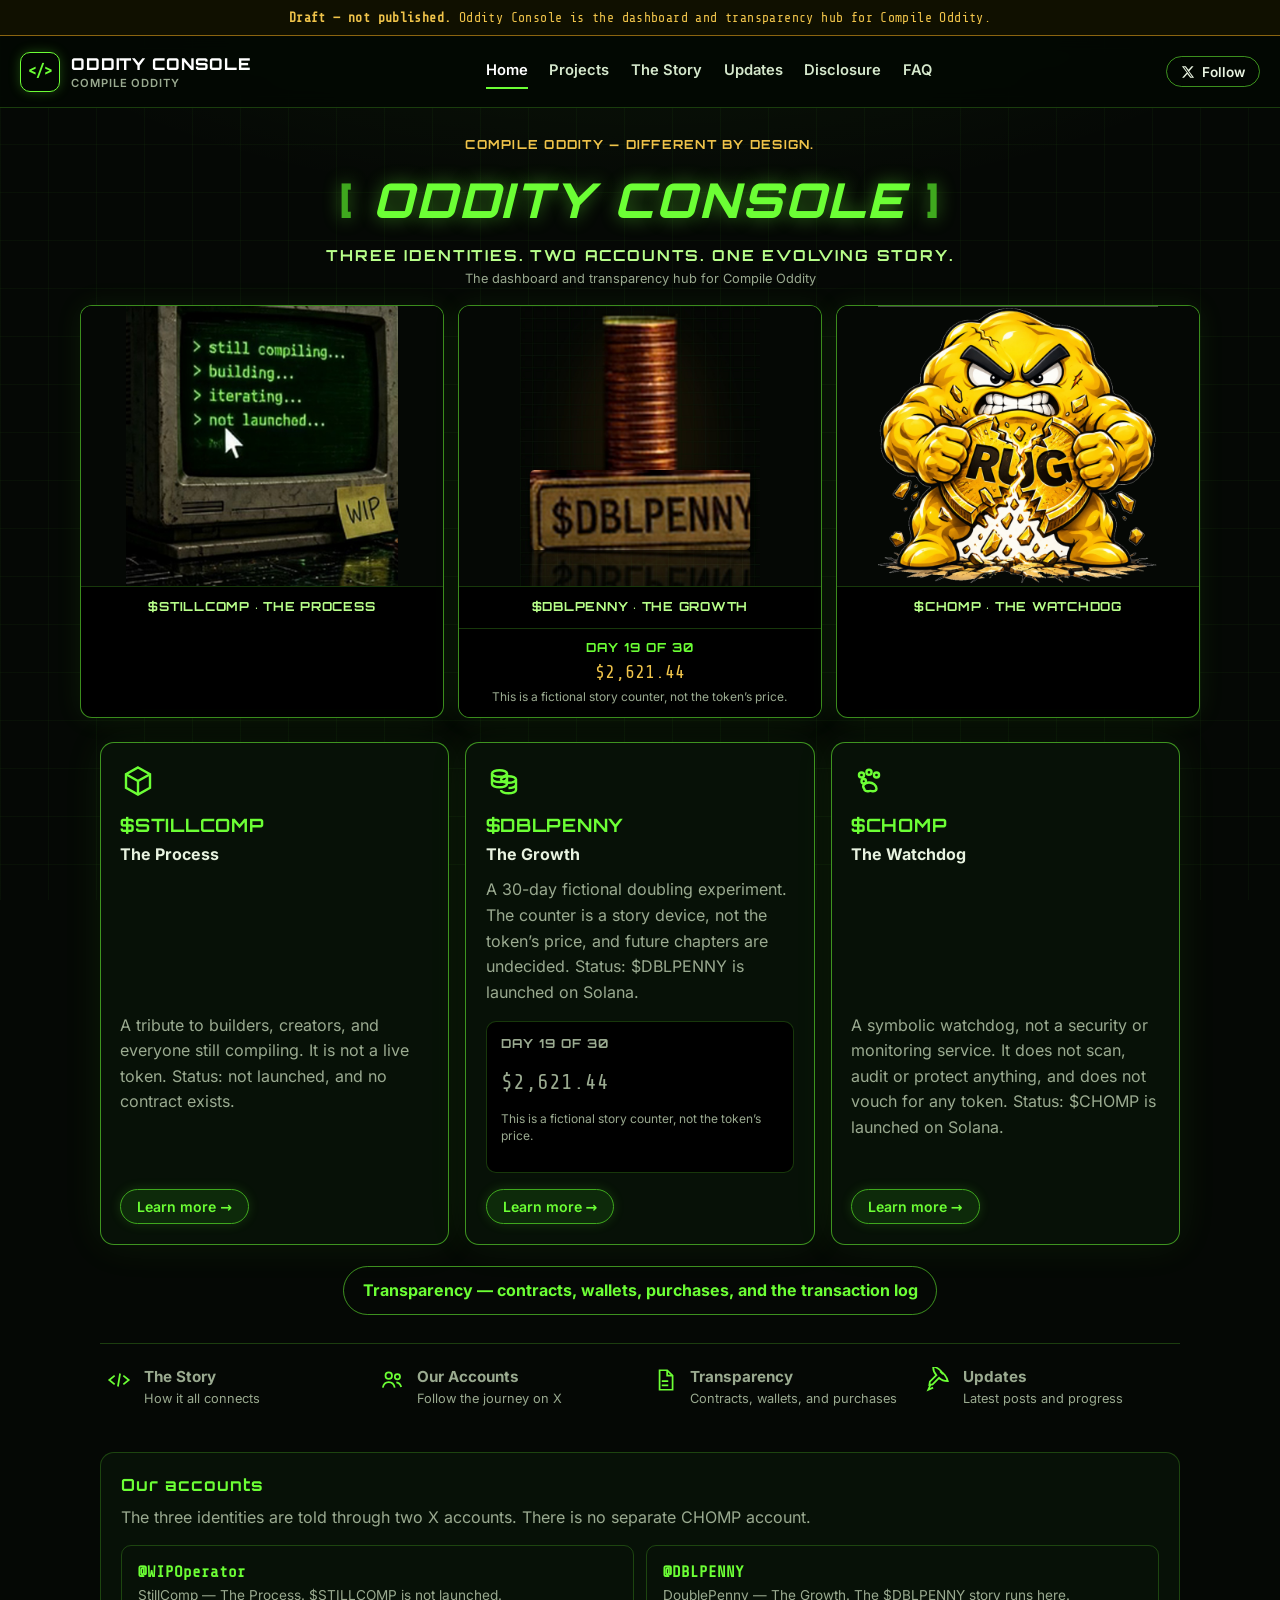
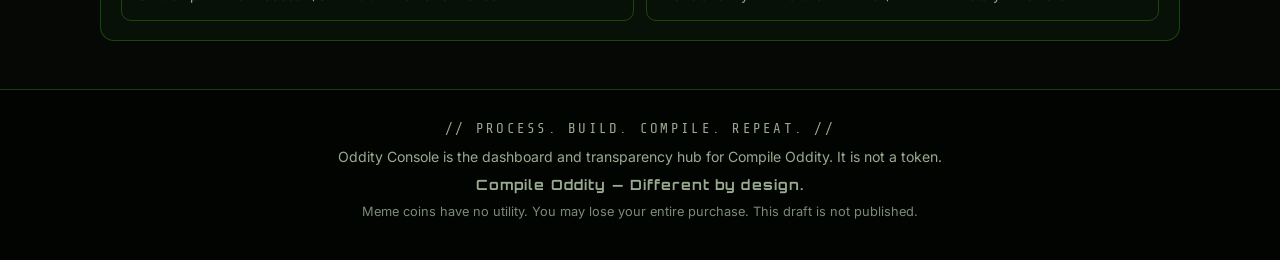
==== index.html @ 760e0c7b "Initial Oddity Console draft site Static first draft with a client-side DoublePenny story counter, N" ====
<!DOCTYPE html>
<html lang="en">
<head>
  <meta charset="utf-8">
  <meta name="viewport" content="width=device-width, initial-scale=1">
  <meta name="robots" content="noindex, nofollow">
  <title>Oddity Console — the dashboard for Compile Oddity</title>
  <meta name="description" content="Oddity Console is the dashboard and transparency hub for Compile Oddity. Three identities, two accounts, one evolving story.">
  <link rel="icon" href="images/favicon.svg" type="image/svg+xml">
  <link rel="icon" href="images/favicon-32.png" sizes="32x32" type="image/png">
  <link rel="apple-touch-icon" href="images/apple-touch.png">
  <link rel="stylesheet" href="css/fonts.css">
  <link rel="stylesheet" href="css/styles.css">
</head>
<body class="draft-on">
  <div class="draft-bar draft-notice"><strong>Draft — not published.</strong> Oddity Console is the dashboard and transparency hub for Compile Oddity.</div>
  <header class="site-header">
    <a class="logo" href="index.html">
      <span class="logo-mark">&lt;/&gt;</span>
      <span class="logo-text">
        <span class="logo-name">ODDITY CONSOLE</span>
        <span class="logo-project">Compile Oddity</span>
      </span>
    </a>
    <button class="nav-toggle" type="button" aria-expanded="false" aria-label="Open menu"><span></span></button>
    <nav class="site-nav" aria-label="Primary">
      <a href="index.html" aria-current="page">Home</a>
      <a href="projects.html">Projects</a>
      <a href="story.html">The Story</a>
      <a href="updates.html">Updates</a>
      <a href="disclosure.html">Disclosure</a>
      <a href="faq.html">FAQ</a>
    </nav>
    <div class="follow-wrap">
      <button class="follow-btn" type="button" aria-expanded="false" aria-haspopup="true"><svg viewBox="0 0 24 24" width="14" height="14" aria-hidden="true"><path fill="currentColor" d="M18.244 2H21.5l-7.5 8.57L22.5 22h-6.53l-5.11-6.68L5.1 22H1.84l8.03-9.17L1.5 2h6.7l4.62 6.12L18.244 2zm-1.15 18h1.81L7 3.91H5.06L17.094 20z"/></svg> Follow</button>
      <div class="follow-menu" role="menu">
        <a href="https://x.com/WIPOperator" target="_blank" rel="noopener noreferrer"><strong>@WIPOperator</strong><small>StillComp — The Process</small></a>
        <a href="https://x.com/DBLPENNY" target="_blank" rel="noopener noreferrer"><strong>@DBLPENNY</strong><small>DoublePenny — The Growth</small></a>
      </div>
    </div>
  </header>

  <main>
    <section class="hero" aria-labelledby="hero-title">
      <div class="hero-inner">
        <div class="hero-copy">
          <p class="oddity-tag">Compile Oddity — Different by design.</p>
          <h1 id="hero-title"><span class="brackets">[</span> Oddity Console <span class="brackets">]</span></h1>
          <p class="hero-sub">Three identities. Two accounts. One evolving story.</p>
          <p class="hero-kicker">The dashboard and transparency hub for Compile Oddity</p>
        </div>
        <div class="hero-cols">
          <figure>
            <img src="images/hero-stillcomp.jpg" width="696" height="717" alt="A retro CRT for StillComp, The Process, showing the lines still compiling, building, iterating, and not launched, with a WIP note.">
            <figcaption>$STILLCOMP · The Process</figcaption>
          </figure>
          <figure>
            <img src="images/hero-dblpenny.jpg" width="700" height="820" alt="A single stack of pennies behind a $DBLPENNY plaque, for DoublePenny, The Growth.">
            <figcaption>$DBLPENNY · The Growth</figcaption>
            <div class="story-counter story-counter-compact" data-dblpenny-counter>
              <noscript>
                <p>The 30-day fictional doubling experiment started on November 18, 2026 (ET). Enable JavaScript to see the current story day and amount. This is a fictional story counter, not the token’s price.</p>
              </noscript>
            </div>

          </figure>
          <figure>
            <img src="images/chomp-web.png" width="720" height="720" alt="CHOMP, The Watchdog: an angry yellow mascot biting a cracked coin labeled RUG.">
            <figcaption>$CHOMP · The Watchdog</figcaption>
          </figure>
        </div>
      </div>
    </section>

    <section class="panel" aria-label="The three identities">
      <div class="cards">
        <article class="card">
          <svg class="card-icon" width="36" height="36" viewBox="0 0 24 24" fill="none" stroke="currentColor" stroke-width="1.6" aria-hidden="true"><path d="M12 3 20 7.5v9L12 21 4 16.5v-9L12 3z"/><path d="M12 21V12l8-4.5M12 12 4 7.5"/></svg>
          <h2>$STILLCOMP</h2>
          <p class="role">The Process</p>
          <p>A tribute to builders, creators, and everyone still compiling. It is not a live token. Status: not launched, and no contract exists.</p>
          <a class="btn" href="projects.html#stillcomp">Learn more →</a>
        </article>
        <article class="card">
          <svg class="card-icon" width="36" height="36" viewBox="0 0 24 24" fill="none" stroke="currentColor" stroke-width="1.6" aria-hidden="true"><ellipse cx="9" cy="7" rx="5" ry="2.2"/><path d="M4 7v3.5c0 1.2 2.2 2.2 5 2.2s5-1 5-2.2V7"/><path d="M4 10.5V14c0 1.2 2.2 2.2 5 2.2s5-1 5-2.2v-3.5"/><ellipse cx="15" cy="11" rx="5" ry="2.2"/><path d="M20 11v3.5c0 1.2-2.2 2.2-5 2.2"/><path d="M20 14.5V18c0 1.2-2.2 2.2-5 2.2s-5-1-5-2.2"/></svg>
          <h2>$DBLPENNY</h2>
          <p class="role">The Growth</p>
          <p>A 30-day fictional doubling experiment. The counter is a story device, not the token’s price, and future chapters are undecided. Status: $DBLPENNY is launched on Solana.</p>
          <div class="story-counter" data-dblpenny-counter>
            <noscript>
              <p>The 30-day fictional doubling experiment started on November 18, 2026 (ET). Enable JavaScript to see the current story day and amount. This is a fictional story counter, not the token’s price.</p>
            </noscript>
          </div>
          <a class="btn" href="projects.html#dblpenny">Learn more →</a>
        </article>
        <article class="card">
          <svg class="card-icon" width="36" height="36" viewBox="0 0 24 24" fill="none" stroke="currentColor" stroke-width="1.6" aria-hidden="true"><circle cx="7" cy="8" r="1.7"/><circle cx="12" cy="6.2" r="1.7"/><circle cx="17" cy="8" r="1.7"/><circle cx="8.5" cy="12.2" r="1.5"/><path d="M12 13c2.8 0 5 2 5 4.2 0 1.3-1.6 2-3.2 1.5-.6-.2-1.1-.2-1.8 0-1.6.5-3.2-.2-3.2-1.5C7 15 9.2 13 12 13z"/></svg>
          <h2>$CHOMP</h2>
          <p class="role">The Watchdog</p>
          <p>A symbolic watchdog, not a security or monitoring service. It does not scan, audit or protect anything, and does not vouch for any token. Status: $CHOMP is launched on Solana.</p>
          <a class="btn" href="projects.html#chomp">Learn more →</a>
        </article>
      </div>

      <p class="transparency-link"><a href="disclosure.html#transparency">Transparency — contracts, wallets, purchases, and the transaction log</a></p>

      <nav class="quick-links" aria-label="Further reading">
        <a href="story.html"><svg width="26" height="26" viewBox="0 0 24 24" fill="none" stroke="currentColor" stroke-width="1.6" aria-hidden="true"><path d="m8 8-5 4 5 4M16 8l5 4-5 4M13 6l-2 12"/></svg><span><strong>The Story</strong><span>How it all connects</span></span></a>
        <a href="#accounts"><svg width="26" height="26" viewBox="0 0 24 24" fill="none" stroke="currentColor" stroke-width="1.6" aria-hidden="true"><circle cx="9" cy="8" r="3"/><path d="M3.5 19c.6-3 2.8-5 5.5-5s4.9 2 5.5 5"/><circle cx="17" cy="9" r="2.4"/><path d="M16 14.2c2.2.3 3.9 2 4.5 4.3"/></svg><span><strong>Our Accounts</strong><span>Follow the journey on X</span></span></a>
        <a href="disclosure.html#transparency"><svg width="26" height="26" viewBox="0 0 24 24" fill="none" stroke="currentColor" stroke-width="1.6" aria-hidden="true"><path d="M7 3h7l5 5v13H7z"/><path d="M14 3v5h5M9 13h6M9 17h6"/></svg><span><strong>Transparency</strong><span>Contracts, wallets, and purchases</span></span></a>
        <a href="updates.html"><svg width="26" height="26" viewBox="0 0 24 24" fill="none" stroke="currentColor" stroke-width="1.6" aria-hidden="true"><path d="M14 4c3 1 6 5 7 9-3 0-6-1-8-3l-6 6-3 .5.5-3 6-6c-2-2-3-5-3-8 4 1 8 4 9 7z"/><path d="M5 16.5 3 21l4.5-2"/></svg><span><strong>Updates</strong><span>Latest posts and progress</span></span></a>
      </nav>

      <section class="accounts" id="accounts">
        <h2>Our accounts</h2>
        <p>The three identities are told through two X accounts. There is no separate CHOMP account.</p>
        <ul class="account-list">
          <li><a href="https://x.com/WIPOperator" target="_blank" rel="noopener noreferrer"><strong>@WIPOperator</strong><span>StillComp — The Process. $STILLCOMP is not launched.</span></a></li>
          <li><a href="https://x.com/DBLPENNY" target="_blank" rel="noopener noreferrer"><strong>@DBLPENNY</strong><span>DoublePenny — The Growth. The $DBLPENNY story runs here.</span></a></li>
        </ul>
      </section>
    </section>
  </main>
  <footer class="site-footer">
    <p class="tagline">// Process. Build. Compile.<wbr> Repeat. //</p>
    <p>Oddity Console is the dashboard and transparency hub for Compile Oddity. It is not a token.</p>
    <p class="oddity-line">Compile Oddity — Different by design.</p>
    <p class="legal">Meme coins have no utility. You may lose your entire purchase. <span class="draft-notice">This draft is not published.</span></p>
  </footer>
  <script src="js/main.js"></script>
  <script src="js/counter.js"></script>
</body>
</html>
---- css/fonts.css ----
/* cyrillic-ext */
@font-face {
  font-family: 'Exo 2';
  font-style: italic;
  font-weight: 800;
  font-display: swap;
  src: url(../fonts/7cHov4okm5zmbtYtG-Ec5UIo.woff2) format('woff2');
  unicode-range: U+0460-052F, U+1C80-1C8A, U+20B4, U+2DE0-2DFF, U+A640-A69F, U+FE2E-FE2F;
}
/* cyrillic */
@font-face {
  font-family: 'Exo 2';
  font-style: italic;
  font-weight: 800;
  font-display: swap;
  src: url(../fonts/7cHov4okm5zmbtYtG-gc5UIo.woff2) format('woff2');
  unicode-range: U+0301, U+0400-045F, U+0490-0491, U+04B0-04B1, U+2116;
}
/* vietnamese */
@font-face {
  font-family: 'Exo 2';
  font-style: italic;
  font-weight: 800;
  font-display: swap;
  src: url(../fonts/7cHov4okm5zmbtYtG-Mc5UIo.woff2) format('woff2');
  unicode-range: U+0102-0103, U+0110-0111, U+0128-0129, U+0168-0169, U+01A0-01A1, U+01AF-01B0, U+0300-0301, U+0303-0304, U+0308-0309, U+0323, U+0329, U+1EA0-1EF9, U+20AB;
}
/* latin-ext */
@font-face {
  font-family: 'Exo 2';
  font-style: italic;
  font-weight: 800;
  font-display: swap;
  src: url(../fonts/7cHov4okm5zmbtYtG-Ic5UIo.woff2) format('woff2');
  unicode-range: U+0100-02BA, U+02BD-02C5, U+02C7-02CC, U+02CE-02D7, U+02DD-02FF, U+0304, U+0308, U+0329, U+1D00-1DBF, U+1E00-1E9F, U+1EF2-1EFF, U+2020, U+20A0-20AB, U+20AD-20C4, U+2113, U+2C60-2C7F, U+A720-A7FF;
}
/* latin */
@font-face {
  font-family: 'Exo 2';
  font-style: italic;
  font-weight: 800;
  font-display: swap;
  src: url(../fonts/7cHov4okm5zmbtYtG-wc5Q.woff2) format('woff2');
  unicode-range: U+0000-00FF, U+0131, U+0152-0153, U+02BB-02BC, U+02C6, U+02DA, U+02DC, U+0304, U+0308, U+0329, U+2000-206F, U+20AC, U+2122, U+2191, U+2193, U+2212, U+2215, U+FEFF, U+FFFD;
}
/* cyrillic-ext */
@font-face {
  font-family: 'Exo 2';
  font-style: italic;
  font-weight: 900;
  font-display: swap;
  src: url(../fonts/7cHov4okm5zmbtYtG-Ec5UIo.woff2) format('woff2');
  unicode-range: U+0460-052F, U+1C80-1C8A, U+20B4, U+2DE0-2DFF, U+A640-A69F, U+FE2E-FE2F;
}
/* cyrillic */
@font-face {
  font-family: 'Exo 2';
  font-style: italic;
  font-weight: 900;
  font-display: swap;
  src: url(../fonts/7cHov4okm5zmbtYtG-gc5UIo.woff2) format('woff2');
  unicode-range: U+0301, U+0400-045F, U+0490-0491, U+04B0-04B1, U+2116;
}
/* vietnamese */
@font-face {
  font-family: 'Exo 2';
  font-style: italic;
  font-weight: 900;
  font-display: swap;
  src: url(../fonts/7cHov4okm5zmbtYtG-Mc5UIo.woff2) format('woff2');
  unicode-range: U+0102-0103, U+0110-0111, U+0128-0129, U+0168-0169, U+01A0-01A1, U+01AF-01B0, U+0300-0301, U+0303-0304, U+0308-0309, U+0323, U+0329, U+1EA0-1EF9, U+20AB;
}
/* latin-ext */
@font-face {
  font-family: 'Exo 2';
  font-style: italic;
  font-weight: 900;
  font-display: swap;
  src: url(../fonts/7cHov4okm5zmbtYtG-Ic5UIo.woff2) format('woff2');
  unicode-range: U+0100-02BA, U+02BD-02C5, U+02C7-02CC, U+02CE-02D7, U+02DD-02FF, U+0304, U+0308, U+0329, U+1D00-1DBF, U+1E00-1E9F, U+1EF2-1EFF, U+2020, U+20A0-20AB, U+20AD-20C4, U+2113, U+2C60-2C7F, U+A720-A7FF;
}
/* latin */
@font-face {
  font-family: 'Exo 2';
  font-style: italic;
  font-weight: 900;
  font-display: swap;
  src: url(../fonts/7cHov4okm5zmbtYtG-wc5Q.woff2) format('woff2');
  unicode-range: U+0000-00FF, U+0131, U+0152-0153, U+02BB-02BC, U+02C6, U+02DA, U+02DC, U+0304, U+0308, U+0329, U+2000-206F, U+20AC, U+2122, U+2191, U+2193, U+2212, U+2215, U+FEFF, U+FFFD;
}
/* cyrillic-ext */
@font-face {
  font-family: 'Exo 2';
  font-style: normal;
  font-weight: 400;
  font-display: swap;
  src: url(../fonts/7cHmv4okm5zmbtYlK-4E4Q.woff2) format('woff2');
  unicode-range: U+0460-052F, U+1C80-1C8A, U+20B4, U+2DE0-2DFF, U+A640-A69F, U+FE2E-FE2F;
}
/* cyrillic */
@font-face {
  font-family: 'Exo 2';
  font-style: normal;
  font-weight: 400;
  font-display: swap;
  src: url(../fonts/7cHmv4okm5zmbtYsK-4E4Q.woff2) format('woff2');
  unicode-range: U+0301, U+0400-045F, U+0490-0491, U+04B0-04B1, U+2116;
}
/* vietnamese */
@font-face {
  font-family: 'Exo 2';
  font-style: normal;
  font-weight: 400;
  font-display: swap;
  src: url(../fonts/7cHmv4okm5zmbtYnK-4E4Q.woff2) format('woff2');
  unicode-range: U+0102-0103, U+0110-0111, U+0128-0129, U+0168-0169, U+01A0-01A1, U+01AF-01B0, U+0300-0301, U+0303-0304, U+0308-0309, U+0323, U+0329, U+1EA0-1EF9, U+20AB;
}
/* latin-ext */
@font-face {
  font-family: 'Exo 2';
  font-style: normal;
  font-weight: 400;
  font-display: swap;
  src: url(../fonts/7cHmv4okm5zmbtYmK-4E4Q.woff2) format('woff2');
  unicode-range: U+0100-02BA, U+02BD-02C5, U+02C7-02CC, U+02CE-02D7, U+02DD-02FF, U+0304, U+0308, U+0329, U+1D00-1DBF, U+1E00-1E9F, U+1EF2-1EFF, U+2020, U+20A0-20AB, U+20AD-20C4, U+2113, U+2C60-2C7F, U+A720-A7FF;
}
/* latin */
@font-face {
  font-family: 'Exo 2';
  font-style: normal;
  font-weight: 400;
  font-display: swap;
  src: url(../fonts/7cHmv4okm5zmbtYoK-4.woff2) format('woff2');
  unicode-range: U+0000-00FF, U+0131, U+0152-0153, U+02BB-02BC, U+02C6, U+02DA, U+02DC, U+0304, U+0308, U+0329, U+2000-206F, U+20AC, U+2122, U+2191, U+2193, U+2212, U+2215, U+FEFF, U+FFFD;
}
/* cyrillic-ext */
@font-face {
  font-family: 'Exo 2';
  font-style: normal;
  font-weight: 500;
  font-display: swap;
  src: url(../fonts/7cHmv4okm5zmbtYlK-4E4Q.woff2) format('woff2');
  unicode-range: U+0460-052F, U+1C80-1C8A, U+20B4, U+2DE0-2DFF, U+A640-A69F, U+FE2E-FE2F;
}
/* cyrillic */
@font-face {
  font-family: 'Exo 2';
  font-style: normal;
  font-weight: 500;
  font-display: swap;
  src: url(../fonts/7cHmv4okm5zmbtYsK-4E4Q.woff2) format('woff2');
  unicode-range: U+0301, U+0400-045F, U+0490-0491, U+04B0-04B1, U+2116;
}
/* vietnamese */
@font-face {
  font-family: 'Exo 2';
  font-style: normal;
  font-weight: 500;
  font-display: swap;
  src: url(../fonts/7cHmv4okm5zmbtYnK-4E4Q.woff2) format('woff2');
  unicode-range: U+0102-0103, U+0110-0111, U+0128-0129, U+0168-0169, U+01A0-01A1, U+01AF-01B0, U+0300-0301, U+0303-0304, U+0308-0309, U+0323, U+0329, U+1EA0-1EF9, U+20AB;
}
/* latin-ext */
@font-face {
  font-family: 'Exo 2';
  font-style: normal;
  font-weight: 500;
  font-display: swap;
  src: url(../fonts/7cHmv4okm5zmbtYmK-4E4Q.woff2) format('woff2');
  unicode-range: U+0100-02BA, U+02BD-02C5, U+02C7-02CC, U+02CE-02D7, U+02DD-02FF, U+0304, U+0308, U+0329, U+1D00-1DBF, U+1E00-1E9F, U+1EF2-1EFF, U+2020, U+20A0-20AB, U+20AD-20C4, U+2113, U+2C60-2C7F, U+A720-A7FF;
}
/* latin */
@font-face {
  font-family: 'Exo 2';
  font-style: normal;
  font-weight: 500;
  font-display: swap;
  src: url(../fonts/7cHmv4okm5zmbtYoK-4.woff2) format('woff2');
  unicode-range: U+0000-00FF, U+0131, U+0152-0153, U+02BB-02BC, U+02C6, U+02DA, U+02DC, U+0304, U+0308, U+0329, U+2000-206F, U+20AC, U+2122, U+2191, U+2193, U+2212, U+2215, U+FEFF, U+FFFD;
}
/* cyrillic-ext */
@font-face {
  font-family: 'Exo 2';
  font-style: normal;
  font-weight: 600;
  font-display: swap;
  src: url(../fonts/7cHmv4okm5zmbtYlK-4E4Q.woff2) format('woff2');
  unicode-range: U+0460-052F, U+1C80-1C8A, U+20B4, U+2DE0-2DFF, U+A640-A69F, U+FE2E-FE2F;
}
/* cyrillic */
@font-face {
  font-family: 'Exo 2';
  font-style: normal;
  font-weight: 600;
  font-display: swap;
  src: url(../fonts/7cHmv4okm5zmbtYsK-4E4Q.woff2) format('woff2');
  unicode-range: U+0301, U+0400-045F, U+0490-0491, U+04B0-04B1, U+2116;
}
/* vietnamese */
@font-face {
  font-family: 'Exo 2';
  font-style: normal;
  font-weight: 600;
  font-display: swap;
  src: url(../fonts/7cHmv4okm5zmbtYnK-4E4Q.woff2) format('woff2');
  unicode-range: U+0102-0103, U+0110-0111, U+0128-0129, U+0168-0169, U+01A0-01A1, U+01AF-01B0, U+0300-0301, U+0303-0304, U+0308-0309, U+0323, U+0329, U+1EA0-1EF9, U+20AB;
}
/* latin-ext */
@font-face {
  font-family: 'Exo 2';
  font-style: normal;
  font-weight: 600;
  font-display: swap;
  src: url(../fonts/7cHmv4okm5zmbtYmK-4E4Q.woff2) format('woff2');
  unicode-range: U+0100-02BA, U+02BD-02C5, U+02C7-02CC, U+02CE-02D7, U+02DD-02FF, U+0304, U+0308, U+0329, U+1D00-1DBF, U+1E00-1E9F, U+1EF2-1EFF, U+2020, U+20A0-20AB, U+20AD-20C4, U+2113, U+2C60-2C7F, U+A720-A7FF;
}
/* latin */
@font-face {
  font-family: 'Exo 2';
  font-style: normal;
  font-weight: 600;
  font-display: swap;
  src: url(../fonts/7cHmv4okm5zmbtYoK-4.woff2) format('woff2');
  unicode-range: U+0000-00FF, U+0131, U+0152-0153, U+02BB-02BC, U+02C6, U+02DA, U+02DC, U+0304, U+0308, U+0329, U+2000-206F, U+20AC, U+2122, U+2191, U+2193, U+2212, U+2215, U+FEFF, U+FFFD;
}
/* cyrillic-ext */
@font-face {
  font-family: 'Exo 2';
  font-style: normal;
  font-weight: 700;
  font-display: swap;
  src: url(../fonts/7cHmv4okm5zmbtYlK-4E4Q.woff2) format('woff2');
  unicode-range: U+0460-052F, U+1C80-1C8A, U+20B4, U+2DE0-2DFF, U+A640-A69F, U+FE2E-FE2F;
}
/* cyrillic */
@font-face {
  font-family: 'Exo 2';
  font-style: normal;
  font-weight: 700;
  font-display: swap;
  src: url(../fonts/7cHmv4okm5zmbtYsK-4E4Q.woff2) format('woff2');
  unicode-range: U+0301, U+0400-045F, U+0490-0491, U+04B0-04B1, U+2116;
}
/* vietnamese */
@font-face {
  font-family: 'Exo 2';
  font-style: normal;
  font-weight: 700;
  font-display: swap;
  src: url(../fonts/7cHmv4okm5zmbtYnK-4E4Q.woff2) format('woff2');
  unicode-range: U+0102-0103, U+0110-0111, U+0128-0129, U+0168-0169, U+01A0-01A1, U+01AF-01B0, U+0300-0301, U+0303-0304, U+0308-0309, U+0323, U+0329, U+1EA0-1EF9, U+20AB;
}
/* latin-ext */
@font-face {
  font-family: 'Exo 2';
  font-style: normal;
  font-weight: 700;
  font-display: swap;
  src: url(../fonts/7cHmv4okm5zmbtYmK-4E4Q.woff2) format('woff2');
  unicode-range: U+0100-02BA, U+02BD-02C5, U+02C7-02CC, U+02CE-02D7, U+02DD-02FF, U+0304, U+0308, U+0329, U+1D00-1DBF, U+1E00-1E9F, U+1EF2-1EFF, U+2020, U+20A0-20AB, U+20AD-20C4, U+2113, U+2C60-2C7F, U+A720-A7FF;
}
/* latin */
@font-face {
  font-family: 'Exo 2';
  font-style: normal;
  font-weight: 700;
  font-display: swap;
  src: url(../fonts/7cHmv4okm5zmbtYoK-4.woff2) format('woff2');
  unicode-range: U+0000-00FF, U+0131, U+0152-0153, U+02BB-02BC, U+02C6, U+02DA, U+02DC, U+0304, U+0308, U+0329, U+2000-206F, U+20AC, U+2122, U+2191, U+2193, U+2212, U+2215, U+FEFF, U+FFFD;
}
/* cyrillic-ext */
@font-face {
  font-family: 'Exo 2';
  font-style: normal;
  font-weight: 800;
  font-display: swap;
  src: url(../fonts/7cHmv4okm5zmbtYlK-4E4Q.woff2) format('woff2');
  unicode-range: U+0460-052F, U+1C80-1C8A, U+20B4, U+2DE0-2DFF, U+A640-A69F, U+FE2E-FE2F;
}
/* cyrillic */
@font-face {
  font-family: 'Exo 2';
  font-style: normal;
  font-weight: 800;
  font-display: swap;
  src: url(../fonts/7cHmv4okm5zmbtYsK-4E4Q.woff2) format('woff2');
  unicode-range: U+0301, U+0400-045F, U+0490-0491, U+04B0-04B1, U+2116;
}
/* vietnamese */
@font-face {
  font-family: 'Exo 2';
  font-style: normal;
  font-weight: 800;
  font-display: swap;
  src: url(../fonts/7cHmv4okm5zmbtYnK-4E4Q.woff2) format('woff2');
  unicode-range: U+0102-0103, U+0110-0111, U+0128-0129, U+0168-0169, U+01A0-01A1, U+01AF-01B0, U+0300-0301, U+0303-0304, U+0308-0309, U+0323, U+0329, U+1EA0-1EF9, U+20AB;
}
/* latin-ext */
@font-face {
  font-family: 'Exo 2';
  font-style: normal;
  font-weight: 800;
  font-display: swap;
  src: url(../fonts/7cHmv4okm5zmbtYmK-4E4Q.woff2) format('woff2');
  unicode-range: U+0100-02BA, U+02BD-02C5, U+02C7-02CC, U+02CE-02D7, U+02DD-02FF, U+0304, U+0308, U+0329, U+1D00-1DBF, U+1E00-1E9F, U+1EF2-1EFF, U+2020, U+20A0-20AB, U+20AD-20C4, U+2113, U+2C60-2C7F, U+A720-A7FF;
}
/* latin */
@font-face {
  font-family: 'Exo 2';
  font-style: normal;
  font-weight: 800;
  font-display: swap;
  src: url(../fonts/7cHmv4okm5zmbtYoK-4.woff2) format('woff2');
  unicode-range: U+0000-00FF, U+0131, U+0152-0153, U+02BB-02BC, U+02C6, U+02DA, U+02DC, U+0304, U+0308, U+0329, U+2000-206F, U+20AC, U+2122, U+2191, U+2193, U+2212, U+2215, U+FEFF, U+FFFD;
}
/* cyrillic-ext */
@font-face {
  font-family: 'Inter';
  font-style: normal;
  font-weight: 400;
  font-display: swap;
  src: url(../fonts/UcC73FwrK3iLTeHuS_nVMrMxCp50SjIa2JL7SUc.woff2) format('woff2');
  unicode-range: U+0460-052F, U+1C80-1C8A, U+20B4, U+2DE0-2DFF, U+A640-A69F, U+FE2E-FE2F;
}
/* cyrillic */
@font-face {
  font-family: 'Inter';
  font-style: normal;
  font-weight: 400;
  font-display: swap;
  src: url(../fonts/UcC73FwrK3iLTeHuS_nVMrMxCp50SjIa0ZL7SUc.woff2) format('woff2');
  unicode-range: U+0301, U+0400-045F, U+0490-0491, U+04B0-04B1, U+2116;
}
/* greek-ext */
@font-face {
  font-family: 'Inter';
  font-style: normal;
  font-weight: 400;
  font-display: swap;
  src: url(../fonts/UcC73FwrK3iLTeHuS_nVMrMxCp50SjIa2ZL7SUc.woff2) format('woff2');
  unicode-range: U+1F00-1FFF;
}
/* greek */
@font-face {
  font-family: 'Inter';
  font-style: normal;
  font-weight: 400;
  font-display: swap;
  src: url(../fonts/UcC73FwrK3iLTeHuS_nVMrMxCp50SjIa1pL7SUc.woff2) format('woff2');
  unicode-range: U+0370-0377, U+037A-037F, U+0384-038A, U+038C, U+038E-03A1, U+03A3-03FF;
}
/* vietnamese */
@font-face {
  font-family: 'Inter';
  font-style: normal;
  font-weight: 400;
  font-display: swap;
  src: url(../fonts/UcC73FwrK3iLTeHuS_nVMrMxCp50SjIa2pL7SUc.woff2) format('woff2');
  unicode-range: U+0102-0103, U+0110-0111, U+0128-0129, U+0168-0169, U+01A0-01A1, U+01AF-01B0, U+0300-0301, U+0303-0304, U+0308-0309, U+0323, U+0329, U+1EA0-1EF9, U+20AB;
}
/* latin-ext */
@font-face {
  font-family: 'Inter';
  font-style: normal;
  font-weight: 400;
  font-display: swap;
  src: url(../fonts/UcC73FwrK3iLTeHuS_nVMrMxCp50SjIa25L7SUc.woff2) format('woff2');
  unicode-range: U+0100-02BA, U+02BD-02C5, U+02C7-02CC, U+02CE-02D7, U+02DD-02FF, U+0304, U+0308, U+0329, U+1D00-1DBF, U+1E00-1E9F, U+1EF2-1EFF, U+2020, U+20A0-20AB, U+20AD-20C4, U+2113, U+2C60-2C7F, U+A720-A7FF;
}
/* latin */
@font-face {
  font-family: 'Inter';
  font-style: normal;
  font-weight: 400;
  font-display: swap;
  src: url(../fonts/UcC73FwrK3iLTeHuS_nVMrMxCp50SjIa1ZL7.woff2) format('woff2');
  unicode-range: U+0000-00FF, U+0131, U+0152-0153, U+02BB-02BC, U+02C6, U+02DA, U+02DC, U+0304, U+0308, U+0329, U+2000-206F, U+20AC, U+2122, U+2191, U+2193, U+2212, U+2215, U+FEFF, U+FFFD;
}
/* cyrillic-ext */
@font-face {
  font-family: 'Inter';
  font-style: normal;
  font-weight: 500;
  font-display: swap;
  src: url(../fonts/UcC73FwrK3iLTeHuS_nVMrMxCp50SjIa2JL7SUc.woff2) format('woff2');
  unicode-range: U+0460-052F, U+1C80-1C8A, U+20B4, U+2DE0-2DFF, U+A640-A69F, U+FE2E-FE2F;
}
/* cyrillic */
@font-face {
  font-family: 'Inter';
  font-style: normal;
  font-weight: 500;
  font-display: swap;
  src: url(../fonts/UcC73FwrK3iLTeHuS_nVMrMxCp50SjIa0ZL7SUc.woff2) format('woff2');
  unicode-range: U+0301, U+0400-045F, U+0490-0491, U+04B0-04B1, U+2116;
}
/* greek-ext */
@font-face {
  font-family: 'Inter';
  font-style: normal;
  font-weight: 500;
  font-display: swap;
  src: url(../fonts/UcC73FwrK3iLTeHuS_nVMrMxCp50SjIa2ZL7SUc.woff2) format('woff2');
  unicode-range: U+1F00-1FFF;
}
/* greek */
@font-face {
  font-family: 'Inter';
  font-style: normal;
  font-weight: 500;
  font-display: swap;
  src: url(../fonts/UcC73FwrK3iLTeHuS_nVMrMxCp50SjIa1pL7SUc.woff2) format('woff2');
  unicode-range: U+0370-0377, U+037A-037F, U+0384-038A, U+038C, U+038E-03A1, U+03A3-03FF;
}
/* vietnamese */
@font-face {
  font-family: 'Inter';
  font-style: normal;
  font-weight: 500;
  font-display: swap;
  src: url(../fonts/UcC73FwrK3iLTeHuS_nVMrMxCp50SjIa2pL7SUc.woff2) format('woff2');
  unicode-range: U+0102-0103, U+0110-0111, U+0128-0129, U+0168-0169, U+01A0-01A1, U+01AF-01B0, U+0300-0301, U+0303-0304, U+0308-0309, U+0323, U+0329, U+1EA0-1EF9, U+20AB;
}
/* latin-ext */
@font-face {
  font-family: 'Inter';
  font-style: normal;
  font-weight: 500;
  font-display: swap;
  src: url(../fonts/UcC73FwrK3iLTeHuS_nVMrMxCp50SjIa25L7SUc.woff2) format('woff2');
  unicode-range: U+0100-02BA, U+02BD-02C5, U+02C7-02CC, U+02CE-02D7, U+02DD-02FF, U+0304, U+0308, U+0329, U+1D00-1DBF, U+1E00-1E9F, U+1EF2-1EFF, U+2020, U+20A0-20AB, U+20AD-20C4, U+2113, U+2C60-2C7F, U+A720-A7FF;
}
/* latin */
@font-face {
  font-family: 'Inter';
  font-style: normal;
  font-weight: 500;
  font-display: swap;
  src: url(../fonts/UcC73FwrK3iLTeHuS_nVMrMxCp50SjIa1ZL7.woff2) format('woff2');
  unicode-range: U+0000-00FF, U+0131, U+0152-0153, U+02BB-02BC, U+02C6, U+02DA, U+02DC, U+0304, U+0308, U+0329, U+2000-206F, U+20AC, U+2122, U+2191, U+2193, U+2212, U+2215, U+FEFF, U+FFFD;
}
/* cyrillic-ext */
@font-face {
  font-family: 'Inter';
  font-style: normal;
  font-weight: 600;
  font-display: swap;
  src: url(../fonts/UcC73FwrK3iLTeHuS_nVMrMxCp50SjIa2JL7SUc.woff2) format('woff2');
  unicode-range: U+0460-052F, U+1C80-1C8A, U+20B4, U+2DE0-2DFF, U+A640-A69F, U+FE2E-FE2F;
}
/* cyrillic */
@font-face {
  font-family: 'Inter';
  font-style: normal;
  font-weight: 600;
  font-display: swap;
  src: url(../fonts/UcC73FwrK3iLTeHuS_nVMrMxCp50SjIa0ZL7SUc.woff2) format('woff2');
  unicode-range: U+0301, U+0400-045F, U+0490-0491, U+04B0-04B1, U+2116;
}
/* greek-ext */
@font-face {
  font-family: 'Inter';
  font-style: normal;
  font-weight: 600;
  font-display: swap;
  src: url(../fonts/UcC73FwrK3iLTeHuS_nVMrMxCp50SjIa2ZL7SUc.woff2) format('woff2');
  unicode-range: U+1F00-1FFF;
}
/* greek */
@font-face {
  font-family: 'Inter';
  font-style: normal;
  font-weight: 600;
  font-display: swap;
  src: url(../fonts/UcC73FwrK3iLTeHuS_nVMrMxCp50SjIa1pL7SUc.woff2) format('woff2');
  unicode-range: U+0370-0377, U+037A-037F, U+0384-038A, U+038C, U+038E-03A1, U+03A3-03FF;
}
/* vietnamese */
@font-face {
  font-family: 'Inter';
  font-style: normal;
  font-weight: 600;
  font-display: swap;
  src: url(../fonts/UcC73FwrK3iLTeHuS_nVMrMxCp50SjIa2pL7SUc.woff2) format('woff2');
  unicode-range: U+0102-0103, U+0110-0111, U+0128-0129, U+0168-0169, U+01A0-01A1, U+01AF-01B0, U+0300-0301, U+0303-0304, U+0308-0309, U+0323, U+0329, U+1EA0-1EF9, U+20AB;
}
/* latin-ext */
@font-face {
  font-family: 'Inter';
  font-style: normal;
  font-weight: 600;
  font-display: swap;
  src: url(../fonts/UcC73FwrK3iLTeHuS_nVMrMxCp50SjIa25L7SUc.woff2) format('woff2');
  unicode-range: U+0100-02BA, U+02BD-02C5, U+02C7-02CC, U+02CE-02D7, U+02DD-02FF, U+0304, U+0308, U+0329, U+1D00-1DBF, U+1E00-1E9F, U+1EF2-1EFF, U+2020, U+20A0-20AB, U+20AD-20C4, U+2113, U+2C60-2C7F, U+A720-A7FF;
}
/* latin */
@font-face {
  font-family: 'Inter';
  font-style: normal;
  font-weight: 600;
  font-display: swap;
  src: url(../fonts/UcC73FwrK3iLTeHuS_nVMrMxCp50SjIa1ZL7.woff2) format('woff2');
  unicode-range: U+0000-00FF, U+0131, U+0152-0153, U+02BB-02BC, U+02C6, U+02DA, U+02DC, U+0304, U+0308, U+0329, U+2000-206F, U+20AC, U+2122, U+2191, U+2193, U+2212, U+2215, U+FEFF, U+FFFD;
}
/* cyrillic-ext */
@font-face {
  font-family: 'Inter';
  font-style: normal;
  font-weight: 700;
  font-display: swap;
  src: url(../fonts/UcC73FwrK3iLTeHuS_nVMrMxCp50SjIa2JL7SUc.woff2) format('woff2');
  unicode-range: U+0460-052F, U+1C80-1C8A, U+20B4, U+2DE0-2DFF, U+A640-A69F, U+FE2E-FE2F;
}
/* cyrillic */
@font-face {
  font-family: 'Inter';
  font-style: normal;
  font-weight: 700;
  font-display: swap;
  src: url(../fonts/UcC73FwrK3iLTeHuS_nVMrMxCp50SjIa0ZL7SUc.woff2) format('woff2');
  unicode-range: U+0301, U+0400-045F, U+0490-0491, U+04B0-04B1, U+2116;
}
/* greek-ext */
@font-face {
  font-family: 'Inter';
  font-style: normal;
  font-weight: 700;
  font-display: swap;
  src: url(../fonts/UcC73FwrK3iLTeHuS_nVMrMxCp50SjIa2ZL7SUc.woff2) format('woff2');
  unicode-range: U+1F00-1FFF;
}
/* greek */
@font-face {
  font-family: 'Inter';
  font-style: normal;
  font-weight: 700;
  font-display: swap;
  src: url(../fonts/UcC73FwrK3iLTeHuS_nVMrMxCp50SjIa1pL7SUc.woff2) format('woff2');
  unicode-range: U+0370-0377, U+037A-037F, U+0384-038A, U+038C, U+038E-03A1, U+03A3-03FF;
}
/* vietnamese */
@font-face {
  font-family: 'Inter';
  font-style: normal;
  font-weight: 700;
  font-display: swap;
  src: url(../fonts/UcC73FwrK3iLTeHuS_nVMrMxCp50SjIa2pL7SUc.woff2) format('woff2');
  unicode-range: U+0102-0103, U+0110-0111, U+0128-0129, U+0168-0169, U+01A0-01A1, U+01AF-01B0, U+0300-0301, U+0303-0304, U+0308-0309, U+0323, U+0329, U+1EA0-1EF9, U+20AB;
}
/* latin-ext */
@font-face {
  font-family: 'Inter';
  font-style: normal;
  font-weight: 700;
  font-display: swap;
  src: url(../fonts/UcC73FwrK3iLTeHuS_nVMrMxCp50SjIa25L7SUc.woff2) format('woff2');
  unicode-range: U+0100-02BA, U+02BD-02C5, U+02C7-02CC, U+02CE-02D7, U+02DD-02FF, U+0304, U+0308, U+0329, U+1D00-1DBF, U+1E00-1E9F, U+1EF2-1EFF, U+2020, U+20A0-20AB, U+20AD-20C4, U+2113, U+2C60-2C7F, U+A720-A7FF;
}
/* latin */
@font-face {
  font-family: 'Inter';
  font-style: normal;
  font-weight: 700;
  font-display: swap;
  src: url(../fonts/UcC73FwrK3iLTeHuS_nVMrMxCp50SjIa1ZL7.woff2) format('woff2');
  unicode-range: U+0000-00FF, U+0131, U+0152-0153, U+02BB-02BC, U+02C6, U+02DA, U+02DC, U+0304, U+0308, U+0329, U+2000-206F, U+20AC, U+2122, U+2191, U+2193, U+2212, U+2215, U+FEFF, U+FFFD;
}
/* latin */
@font-face {
  font-family: 'Orbitron';
  font-style: normal;
  font-weight: 700;
  font-display: swap;
  src: url(../fonts/yMJRMIlzdpvBhQQL_Qq7dy0.woff2) format('woff2');
  unicode-range: U+0000-00FF, U+0131, U+0152-0153, U+02BB-02BC, U+02C6, U+02DA, U+02DC, U+0304, U+0308, U+0329, U+2000-206F, U+20AC, U+2122, U+2191, U+2193, U+2212, U+2215, U+FEFF, U+FFFD;
}
/* latin */
@font-face {
  font-family: 'Orbitron';
  font-style: normal;
  font-weight: 800;
  font-display: swap;
  src: url(../fonts/yMJRMIlzdpvBhQQL_Qq7dy0.woff2) format('woff2');
  unicode-range: U+0000-00FF, U+0131, U+0152-0153, U+02BB-02BC, U+02C6, U+02DA, U+02DC, U+0304, U+0308, U+0329, U+2000-206F, U+20AC, U+2122, U+2191, U+2193, U+2212, U+2215, U+FEFF, U+FFFD;
}
/* latin */
@font-face {
  font-family: 'Orbitron';
  font-style: normal;
  font-weight: 900;
  font-display: swap;
  src: url(../fonts/yMJRMIlzdpvBhQQL_Qq7dy0.woff2) format('woff2');
  unicode-range: U+0000-00FF, U+0131, U+0152-0153, U+02BB-02BC, U+02C6, U+02DA, U+02DC, U+0304, U+0308, U+0329, U+2000-206F, U+20AC, U+2122, U+2191, U+2193, U+2212, U+2215, U+FEFF, U+FFFD;
}
/* latin */
@font-face {
  font-family: 'Share Tech Mono';
  font-style: normal;
  font-weight: 400;
  font-display: swap;
  src: url(../fonts/J7aHnp1uDWRBEqV98dVQztYldFcLowEF.woff2) format('woff2');
  unicode-range: U+0000-00FF, U+0131, U+0152-0153, U+02BB-02BC, U+02C6, U+02DA, U+02DC, U+0304, U+0308, U+0329, U+2000-206F, U+20AC, U+2122, U+2191, U+2193, U+2212, U+2215, U+FEFF, U+FFFD;
}
---- css/styles.css ----
/* === Draft notices switch ===============================================
   The draft banner and the draft sentence in the footer use .draft-notice.
   To hide them on every page before publishing, uncomment the next rule.
   Leave it commented (the default) to keep the notices on.
   ======================================================================== */
/* .draft-notice { display: none !important; } */

/* Oddity Console — draft styles. Palette follows the hero animation: black grid, neon green, gold. */
:root {
  --bg: #050805;
  --bg-raised: #0a100a;
  --bg-card: #071107;
  --bg-header: rgba(3, 8, 3, 0.92);
  --line: rgba(108, 255, 53, 0.22);
  --line-strong: rgba(108, 255, 53, 0.55);
  --neon: #6cff35;
  --neon-bright: #9aff6a;
  --neon-dim: #3fa81e;
  --neon-deep: #16380e;
  --neon-text: #b8ff8a;
  --gold: #d5a11c;
  --gold-bright: #f0c44a;
  --gold-dim: #8a6410;
  --copper: #c4722a;
  --text: #e8f3e0;
  --muted: #9aaa90;
  --danger-note: #f0c44a;
  --shadow: 0 0 40px rgba(108, 255, 53, 0.08);
  --radius: 14px;
  --max: 1120px;
  --header-h: 72px;
  --font-sans: "Inter", system-ui, sans-serif;
  --font-display: "Exo 2", "Orbitron", sans-serif;
  --font-hud: "Orbitron", "Exo 2", sans-serif;
  --font-mono: "Share Tech Mono", ui-monospace, monospace;
}

*, *::before, *::after { box-sizing: border-box; }
html { scroll-behavior: smooth; }
@media (prefers-reduced-motion: reduce) {
  html { scroll-behavior: auto; }
  *, *::before, *::after {
    animation-duration: 0.01ms !important;
    animation-iteration-count: 1 !important;
    transition-duration: 0.01ms !important;
  }
}

body {
  margin: 0;
  color: var(--text);
  font-family: var(--font-sans);
  font-size: 16px;
  line-height: 1.6;
  background-color: var(--bg);
  background-image:
    linear-gradient(rgba(108, 255, 53, 0.035) 1px, transparent 1px),
    linear-gradient(90deg, rgba(108, 255, 53, 0.035) 1px, transparent 1px),
    radial-gradient(1200px 500px at 50% -10%, rgba(108, 255, 53, 0.08), transparent 60%);
  background-size: 48px 48px, 48px 48px, 100% 100%;
  background-attachment: fixed, fixed, fixed;
  min-height: 100%;
}

img, video { max-width: 100%; height: auto; display: block; }
a { color: var(--neon); text-decoration-thickness: 1px; text-underline-offset: 3px; }
a:hover { color: var(--neon-bright); }
a:focus-visible, button:focus-visible, .logo:focus-visible {
  outline: 2px solid var(--neon);
  outline-offset: 3px;
}

.sr-only {
  position: absolute;
  width: 1px; height: 1px;
  padding: 0; margin: -1px;
  overflow: hidden; clip: rect(0,0,0,0);
  white-space: nowrap; border: 0;
}

/* Placeholders the user must fill — keep obvious */
.ph,
.placeholder-box {
  display: inline-block;
  font-family: var(--font-mono);
  font-size: 0.92em;
  color: var(--gold-bright);
  background: rgba(80, 50, 0, 0.45);
  border: 1px dashed var(--gold);
  padding: 0.12em 0.5em;
  border-radius: 4px;
  letter-spacing: 0.01em;
}
.placeholder-box {
  display: block;
  padding: 0.85rem 1rem;
  margin: 0.6rem 0 1rem;
  word-break: break-word;
}

.draft-bar {
  background: #101000;
  border-bottom: 1px solid var(--gold-dim);
  color: var(--gold-bright);
  font-size: 0.82rem;
  letter-spacing: 0.03em;
  text-align: center;
  padding: 0.45rem 1rem;
  font-family: var(--font-mono);
}
.draft-bar strong { color: var(--gold-bright); font-weight: 700; }

.site-header {
  position: sticky;
  top: 0;
  z-index: 40;
  display: flex;
  align-items: center;
  gap: 1rem;
  min-height: var(--header-h);
  padding: 0.55rem 1.25rem;
  background: var(--bg-header);
  border-bottom: 1px solid var(--line);
  backdrop-filter: blur(10px);
}
.logo {
  display: flex;
  align-items: center;
  gap: 0.7rem;
  text-decoration: none;
  color: var(--text);
  flex-shrink: 0;
}
.logo-mark {
  display: grid;
  place-items: center;
  width: 40px; height: 40px;
  border: 1.5px solid var(--neon);
  border-radius: 10px;
  color: var(--neon);
  font-family: var(--font-mono);
  font-weight: 700;
  font-size: 0.95rem;
  box-shadow: 0 0 12px rgba(108, 255, 53, 0.25);
}
.logo-text { display: flex; flex-direction: column; line-height: 1.15; }
.logo-name {
  font-family: var(--font-hud);
  font-weight: 800;
  letter-spacing: 0.05em;
  font-size: 1.02rem;
  line-height: 1.3;
  color: #fff;
  white-space: nowrap;
}
.logo-project {
  margin-top: 0.15rem;
  font-size: 0.7rem;
  letter-spacing: 0.08em;
  text-transform: uppercase;
  color: var(--muted);
  font-weight: 600;
  padding: 0;
}

.nav-toggle {
  display: none;
  margin-left: auto;
  background: transparent;
  color: var(--neon);
  border: 1px solid var(--line-strong);
  border-radius: 8px;
  width: 44px; height: 40px;
  cursor: pointer;
}
.nav-toggle span,
.nav-toggle span::before,
.nav-toggle span::after {
  display: block;
  width: 18px; height: 2px;
  background: var(--neon);
  position: relative;
  margin: 0 auto;
}
.nav-toggle span::before,
.nav-toggle span::after {
  content: "";
  position: absolute;
  left: 0;
}
.nav-toggle span::before { top: -6px; }
.nav-toggle span::after { top: 6px; }

.site-nav {
  display: flex;
  align-items: center;
  justify-content: center;
  gap: 0.15rem 1.35rem;
  flex: 1;
}
.site-nav a {
  color: #d5e8cc;
  text-decoration: none;
  font-size: 0.92rem;
  font-weight: 600;
  padding: 0.3rem 0;
  border-bottom: 2px solid transparent;
}
.site-nav a:hover { color: var(--neon-bright); }
.site-nav a[aria-current="page"] {
  color: #fff;
  border-bottom-color: var(--neon);
}

.follow-wrap { position: relative; flex-shrink: 0; }
.follow-btn {
  display: inline-flex;
  align-items: center;
  gap: 0.4rem;
  background: transparent;
  color: var(--text);
  border: 1px solid var(--line-strong);
  border-radius: 999px;
  padding: 0.4rem 0.9rem;
  font: 600 0.85rem var(--font-sans);
  cursor: pointer;
}
.follow-btn:hover { border-color: var(--neon); color: var(--neon-bright); }
.follow-menu {
  display: none;
  position: absolute;
  right: 0; top: calc(100% + 6px);
  min-width: 220px;
  background: var(--bg-raised);
  border: 1px solid var(--line-strong);
  border-radius: 10px;
  padding: 0.4rem;
  box-shadow: var(--shadow);
  z-index: 50;
}
.follow-wrap.open .follow-menu,
.follow-wrap:hover .follow-menu { display: block; }
.follow-menu a {
  display: block;
  text-decoration: none;
  color: var(--text);
  padding: 0.55rem 0.7rem;
  border-radius: 8px;
  font-size: 0.9rem;
}
.follow-menu a:hover { background: var(--neon-deep); color: var(--neon-bright); }
.follow-menu small { display: block; color: var(--muted); font-size: 0.75rem; }

/* Hero */
.hero { padding: 1.25rem 1.25rem 0; }
.hero-inner { max-width: var(--max); margin: 0 auto; }
.hero-copy { text-align: center; margin: 0.4rem 0 1rem; }
.hero-copy h1 {
  margin: 0.25rem 0 0.35rem;
  font-family: var(--font-hud);
  font-weight: 800;
  font-style: italic;
  letter-spacing: 0.06em;
  font-size: clamp(1.8rem, 5vw, 3rem);
  color: var(--neon);
  text-shadow: 0 0 18px rgba(108, 255, 53, 0.45);
  text-transform: uppercase;
}
.hero-copy h1 .brackets { color: var(--neon-dim); font-style: normal; font-weight: 700; }
.hero-sub {
  margin: 0;
  font-family: var(--font-hud);
  font-weight: 700;
  letter-spacing: 0.12em;
  text-transform: uppercase;
  font-size: clamp(0.72rem, 1.7vw, 0.95rem);
  color: var(--neon-text);
}
.hero-kicker { margin: 0 0 0.35rem; font-size: 0.8rem; color: var(--muted); }

.oddity-tag {
  margin: 0 0 0.45rem;
  font-family: var(--font-hud);
  font-weight: 600;
  letter-spacing: 0.1em;
  text-transform: uppercase;
  font-size: 0.78rem;
  color: var(--gold-bright);
}
.hero-cols {
  display: grid;
  grid-template-columns: 1fr 1fr 1fr;
  gap: 0.9rem;
  align-items: stretch;
}
.hero-cols figure {
  margin: 0;
  background: #000;
  border: 1px solid var(--line-strong);
  border-radius: 12px;
  overflow: hidden;
  display: flex;
  flex-direction: column;
  box-shadow: 0 0 28px rgba(108, 255, 53, 0.08);
}
.hero-cols figure img {
  width: 100%;
  height: 280px;
  object-fit: contain;
  background: #050805;
}
.hero-cols figcaption {
  margin: 0;
  padding: 0.65rem 0.8rem;
  border-top: 1px solid var(--line);
  font-family: var(--font-hud);
  font-size: 0.78rem;
  letter-spacing: 0.06em;
  text-transform: uppercase;
  color: var(--neon-text);
  text-align: center;
}

.oddity-line {
  margin: 0.35rem auto 0.5rem;
  color: var(--gold-bright);
  font-family: var(--font-hud);
  letter-spacing: 0.08em;
  font-size: 0.85rem;
}

.risk-callout {
  background: rgba(80, 50, 0, 0.35);
  border: 1px solid var(--gold);
  border-left-width: 4px;
  border-radius: 8px;
  padding: 0.9rem 1rem;
  margin: 0 0 1.4rem;
  color: var(--text);
}
.risk-callout strong { color: var(--gold-bright); }

.transparency-link {
  margin: 1.3rem 0 0;
  text-align: center;
}
.transparency-link a {
  display: inline-block;
  border: 1px solid var(--line-strong);
  border-radius: 999px;
  padding: 0.65rem 1.15rem;
  text-decoration: none;
  color: var(--neon);
  font-weight: 650;
}
.transparency-link a:hover { border-color: var(--neon); color: var(--neon-bright); }

.t-block {
  background: var(--bg-card);
  border: 1px solid var(--line);
  border-radius: var(--radius);
  padding: 1.1rem 1.15rem 0.4rem;
  margin: 1.1rem 0;
}
.t-block h3 { margin-top: 0; }
.field-list { margin: 0 0 1rem; }
.field-list div { margin: 0 0 0.75rem; }
.field-list dt {
  font-family: var(--font-mono);
  font-size: 0.75rem;
  letter-spacing: 0.05em;
  text-transform: uppercase;
  color: var(--muted);
  margin: 0 0 0.2rem;
}
.field-list dd { margin: 0; }

.table-wrap {
  overflow-x: auto;
  -webkit-overflow-scrolling: touch;
  margin: 0.8rem 0 1.2rem;
  border: 1px solid var(--line);
  border-radius: 10px;
}
.t-table {
  width: 100%;
  border-collapse: collapse;
  min-width: 640px;
  font-size: 0.88rem;
}
.t-table th, .t-table td {
  border-bottom: 1px solid var(--line);
  padding: 0.65rem 0.75rem;
  text-align: left;
  vertical-align: top;
}
.t-table th {
  background: #061204;
  color: var(--neon);
  font-family: var(--font-hud);
  font-size: 0.72rem;
  letter-spacing: 0.05em;
  text-transform: uppercase;
}
.t-table tr:last-child td { border-bottom: 0; }

/* Cards */
.panel {
  max-width: var(--max);
  margin: 1.5rem auto 0;
  padding: 0 1.25rem 2rem;
}
.cards {
  display: grid;
  grid-template-columns: repeat(3, 1fr);
  gap: 1rem;
}
.card {
  background: var(--bg-card);
  border: 1px solid var(--line-strong);
  border-radius: var(--radius);
  padding: 1.25rem 1.2rem 1.3rem;
  box-shadow: var(--shadow);
  display: flex;
  flex-direction: column;
  min-height: 100%;
}
.card-icon {
  width: 36px; height: 36px;
  color: var(--neon);
  margin-bottom: 0.7rem;
}
.card h2 {
  margin: 0;
  font-family: var(--font-hud);
  font-size: 1.15rem;
  letter-spacing: 0.04em;
  color: var(--neon);
}
.card .role {
  margin: 0.15rem 0 0.6rem;
  font-weight: 700;
  color: var(--text);
}
.card p { margin: 0 0 1rem; color: var(--muted); flex: 1; }
.btn {
  display: inline-flex;
  align-items: center;
  gap: 0.35rem;
  align-self: flex-start;
  background: #0d2a0a;
  color: var(--neon);
  border: 1px solid var(--neon-dim);
  border-radius: 999px;
  padding: 0.48rem 1rem;
  font: 600 0.88rem var(--font-sans);
  text-decoration: none;
  box-shadow: 0 0 12px rgba(108, 255, 53, 0.15);
}
.btn:hover { background: var(--neon-deep); color: var(--neon-bright); border-color: var(--neon); }

/* Quick links */
.quick-links {
  display: grid;
  grid-template-columns: repeat(4, 1fr);
  gap: 0.75rem;
  margin-top: 1.75rem;
  padding: 0.5rem 0 0.25rem;
  border-top: 1px solid var(--line);
}
.quick-links a {
  display: flex;
  align-items: flex-start;
  gap: 0.7rem;
  text-decoration: none;
  color: var(--text);
  padding: 0.85rem 0.4rem;
}
.quick-links a svg { width: 26px; height: 26px; color: var(--neon); flex-shrink: 0; margin-top: 2px; }
.quick-links a strong { display: block; font-size: 0.95rem; }
.quick-links a span { display: block; color: var(--muted); font-size: 0.8rem; font-weight: 400; }
.quick-links a:hover { color: var(--neon-bright); }

.accounts {
  margin-top: 1.5rem;
  padding: 1.2rem 1.25rem;
  background: var(--bg-card);
  border: 1px solid var(--line);
  border-radius: var(--radius);
}
.accounts h2 {
  margin: 0 0 0.4rem;
  font-family: var(--font-hud);
  font-size: 1.05rem;
  color: var(--neon);
  letter-spacing: 0.06em;
}
.accounts p { margin: 0 0 0.9rem; color: var(--muted); }
.account-list { display: grid; grid-template-columns: 1fr 1fr; gap: 0.8rem; margin: 0; padding: 0; list-style: none; }
.account-list a {
  display: block;
  text-decoration: none;
  color: var(--text);
  border: 1px solid var(--line);
  border-radius: 10px;
  padding: 0.8rem 1rem;
}
.account-list a:hover { border-color: var(--neon); }
.account-list strong { color: var(--neon); font-family: var(--font-mono); }
.account-list span { display: block; color: var(--muted); font-size: 0.85rem; }

.site-footer {
  margin-top: 1rem;
  border-top: 1px solid var(--line);
  background: #020402;
  padding: 1.4rem 1.25rem 2rem;
  text-align: center;
}
.tagline {
  margin: 0 0 0.75rem;
  font-family: var(--font-mono);
  letter-spacing: 0.16em;
  text-transform: uppercase;
  color: var(--neon-text);
  font-size: 0.85rem;
}
.site-footer p { margin: 0.35rem auto; max-width: 46rem; color: var(--muted); font-size: 0.88rem; }
.site-footer .legal { font-size: 0.8rem; color: #7d8a76; }

/* Inner pages */
.page-hero {
  padding: 2rem 1.25rem 1rem;
  border-bottom: 1px solid var(--line);
  background: linear-gradient(180deg, rgba(108,255,53,0.07), transparent);
}
.page-hero-inner { max-width: var(--max); margin: 0 auto; }
.page-hero h1 {
  margin: 0 0 0.4rem;
  font-family: var(--font-hud);
  font-style: italic;
  letter-spacing: 0.05em;
  font-size: clamp(1.6rem, 4vw, 2.4rem);
  color: var(--neon);
  text-shadow: 0 0 16px rgba(108, 255, 53, 0.35);
}
.page-hero p { margin: 0; max-width: 46rem; color: var(--muted); }

.content {
  max-width: 800px;
  margin: 0 auto;
  padding: 1.75rem 1.25rem 3rem;
}
.content.wide { max-width: var(--max); }
.content h2 {
  font-family: var(--font-hud);
  letter-spacing: 0.04em;
  color: var(--neon);
  font-size: 1.25rem;
  margin: 2rem 0 0.7rem;
}
.content h3 { color: var(--neon-text); margin: 1.3rem 0 0.4rem; font-size: 1.05rem; }
.content p, .content li { color: #d5e4cc; }
.content ul { padding-left: 1.2rem; }
.content .lede { font-size: 1.05rem; color: var(--text); }

.status {
  display: inline-block;
  font-family: var(--font-mono);
  font-size: 0.75rem;
  letter-spacing: 0.08em;
  text-transform: uppercase;
  border: 1px solid var(--line-strong);
  color: var(--neon);
  border-radius: 999px;
  padding: 0.15rem 0.6rem;
}
.status.wip { color: var(--gold-bright); border-color: var(--gold); }

.project-block {
  display: grid;
  grid-template-columns: 280px 1fr;
  gap: 1.5rem;
  align-items: center;
  background: var(--bg-card);
  border: 1px solid var(--line);
  border-radius: var(--radius);
  padding: 1.25rem;
  margin: 1.25rem 0;
}
.project-block img {
  width: 100%;
  max-width: 280px;
  margin: 0 auto;
}
.project-block.art-dark { background: #000; }
.mint {
  font-family: var(--font-mono);
  font-size: 0.82rem;
  word-break: break-all;
  background: #000;
  border: 1px solid var(--line);
  border-radius: 8px;
  padding: 0.65rem 0.8rem;
  color: var(--neon-text);
}
.mint-row { display: flex; flex-wrap: wrap; gap: 0.5rem; align-items: center; margin: 0.7rem 0; }
.mint-row .mint { flex: 1; min-width: 220px; margin: 0; }
.copy-btn, .text-btn {
  background: transparent;
  color: var(--neon);
  border: 1px solid var(--line-strong);
  border-radius: 8px;
  padding: 0.4rem 0.7rem;
  font: 600 0.8rem var(--font-sans);
  cursor: pointer;
}
.copy-btn:hover, .text-btn:hover { border-color: var(--neon); }
.ext-links { display: flex; flex-wrap: wrap; gap: 0.7rem 1rem; margin: 0.5rem 0 0; }
.note {
  background: rgba(80, 50, 0, 0.28);
  border: 1px solid var(--gold-dim);
  border-radius: 8px;
  padding: 0.75rem 0.9rem;
  color: var(--gold-bright);
  font-size: 0.92rem;
}

.faq details {
  border: 1px solid var(--line);
  border-radius: 10px;
  background: var(--bg-card);
  padding: 0.7rem 1rem;
  margin: 0.6rem 0;
}
.faq summary {
  cursor: pointer;
  font-weight: 650;
  color: var(--neon-text);
}
.faq details p { margin: 0.6rem 0 0.2rem; }

.project-block h2 { margin-top: 0.5rem; }

.story-counter {
  border: 1px solid var(--line);
  border-radius: 10px;
  background: #000;
  padding: 0.7rem 0.9rem;
  margin: 0 0 1rem;
}
.story-counter-day {
  margin: 0;
  font-family: var(--font-hud);
  font-size: 0.78rem;
  letter-spacing: 0.08em;
  text-transform: uppercase;
  color: var(--neon);
}
.story-counter-amount {
  margin: 0.2rem 0 0.4rem;
  font-family: var(--font-mono);
  font-size: 1.35rem;
  color: var(--gold-bright);
  line-height: 1.2;
}
.story-counter.is-complete .story-counter-amount {
  font-size: 0.95rem;
  color: var(--text);
  font-family: var(--font-sans);
}
.story-counter-note {
  margin: 0;
  font-size: 0.75rem;
  color: var(--muted);
  line-height: 1.4;
}
.story-counter noscript p {
  margin: 0;
  font-size: 0.75rem;
  color: var(--muted);
  line-height: 1.4;
}
.hero-cols .story-counter {
  border: 0;
  border-top: 1px solid var(--line);
  border-radius: 0;
  margin: 0;
  text-align: center;
  padding: 0.55rem 0.7rem 0.7rem;
}
.hero-cols .story-counter-amount { font-size: 1.15rem; }
.card .story-counter { margin-top: 0; }


.updates-banner {
  background: rgba(80, 50, 0, 0.35);
  border: 1px dashed var(--gold);
  border-radius: 8px;
  padding: 0.9rem 1rem;
  color: var(--gold-bright);
  margin-bottom: 1.25rem;
}
.update-item {
  border: 1px solid var(--line);
  border-radius: 10px;
  padding: 1rem 1.1rem;
  margin: 0.8rem 0;
  background: var(--bg-card);
}
.update-item .meta {
  font-family: var(--font-mono);
  font-size: 0.78rem;
  color: var(--gold);
  letter-spacing: 0.04em;
  margin: 0 0 0.35rem;
}
.update-item h3 { margin: 0 0 0.35rem; color: var(--text); }
.update-item p { margin: 0; color: var(--muted); }

@media (max-width: 900px) {
  .cards, .quick-links, .account-list, .project-block, .hero-cols {
    grid-template-columns: 1fr;
  }
  .quick-links { gap: 0; }
  .hero-cols figure img { height: 240px; }
}

@media (max-width: 800px) {
  .nav-toggle { display: inline-flex; align-items: center; justify-content: center; }
  .site-nav, .follow-wrap { display: none; }
  body.nav-open .site-nav {
    display: flex;
    flex-direction: column;
    align-items: stretch;
    position: absolute;
    left: 0; right: 0;
    top: 100%;
    background: var(--bg-raised);
    border-bottom: 1px solid var(--line-strong);
    padding: 0.6rem 1rem 1rem;
    gap: 0;
  }
  body.nav-open .site-nav a { padding: 0.7rem 0.2rem; border-bottom: 1px solid var(--line); }
  body.nav-open .follow-wrap {
    display: block;
    position: absolute;
    right: 1rem;
    top: calc(100% + 0.5rem);
    z-index: 60;
  }
  .site-header { flex-wrap: wrap; position: sticky; }
}

@media (max-width: 600px) {
  .logo-name { font-size: 0.72rem; letter-spacing: 0.04em; }
  .logo-project { font-size: 0.62rem; }
  .logo-mark { width: 34px; height: 34px; }
  .draft-bar { font-size: 0.72rem; line-height: 1.45; text-align: left; }
  .hero, .panel, .page-hero { padding-left: 0.8rem; padding-right: 0.8rem; }
  .content { padding-left: 0.8rem; padding-right: 0.8rem; }
  .hero-copy h1 { font-size: 1.45rem; }
  .hero-sub { letter-spacing: 0.08em; font-size: 0.68rem; }
  .hero-cols figure img { height: 220px; }
  .mint-row { flex-direction: column; align-items: stretch; }
  .mint-row .copy-btn { width: 100%; }
  .site-header { padding: 0.5rem 0.7rem; gap: 0.55rem; }
  .t-block { padding: 0.9rem 0.8rem 0.3rem; }
  .mint { font-size: 0.7rem; }
  .site-footer .tagline { letter-spacing: 0.06em; font-size: 0.72rem; }
  .table-wrap {
    overflow: visible;
    border: 0;
    background: transparent;
  }
  .t-table { min-width: 0; width: 100%; }
  .t-table thead { display: none; }
  .t-table, .t-table tbody, .t-table tr, .t-table td { display: block; }
  .t-table tr {
    background: #071007;
    border: 1px solid var(--line);
    border-radius: 10px;
    padding: 0.25rem 0.9rem 0.4rem;
  }
  .t-table td {
    display: grid;
    grid-template-columns: 7.2rem 1fr;
    gap: 0.55rem;
    border: 0;
    border-bottom: 1px solid var(--line);
    padding: 0.55rem 0;
    white-space: normal;
  }
  .t-table td:last-child { border-bottom: 0; }
  .t-table td::before {
    content: attr(data-label);
    font-family: var(--font-mono);
    font-size: 0.62rem;
    letter-spacing: 0.1em;
    text-transform: uppercase;
    color: var(--neon);
    padding-top: 0.15rem;
  }
}

.card-icon, .quick-links a svg { flex-shrink: 0; }

.page-hero p + p { margin-top: 0.5rem; }


.wallet-trunc {
  font-family: var(--font-mono);
  color: var(--text);
  letter-spacing: 0.02em;
}
.verify-note {
  display: block;
  margin-top: 0.35rem;
  color: var(--muted);
  font-size: 0.82rem;
}
.update-item .meta { margin: 0 0 0.3rem; color: var(--muted); font-size: 0.82rem; }
.update-item .source { margin: 0.55rem 0 0; font-size: 0.82rem; }
.update-item .source a { color: var(--neon-text); }
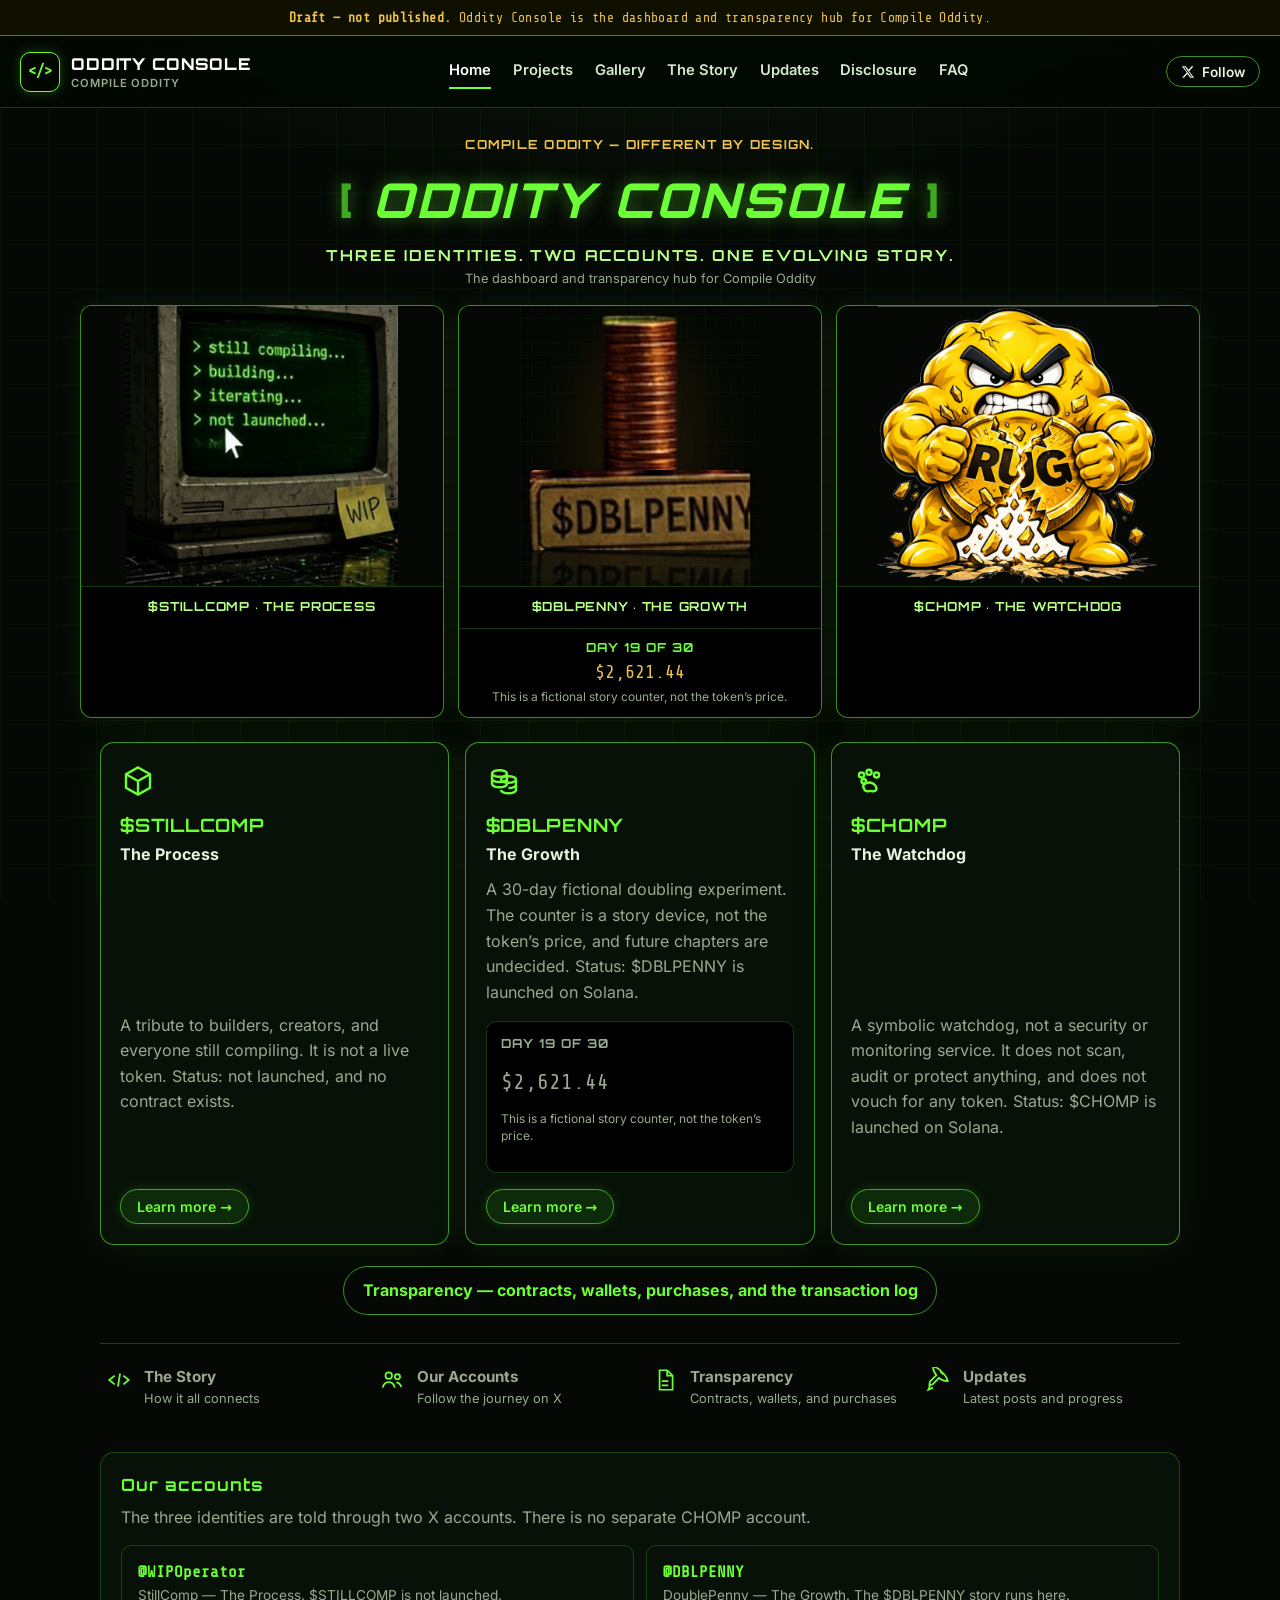
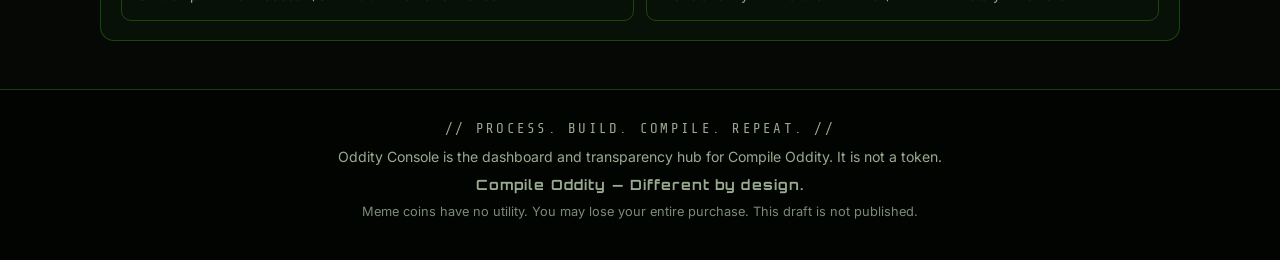
==== commit 908cc42e: "Add The Oddity Gallery page and a Gallery nav tab Mirror the main-branch site/ addition onto the Git" ====
--- a/index.html
+++ b/index.html
@@ -26,6 +26,7 @@
     <nav class="site-nav" aria-label="Primary">
       <a href="index.html" aria-current="page">Home</a>
       <a href="projects.html">Projects</a>
+      <a href="gallery.html">Gallery</a>
       <a href="story.html">The Story</a>
       <a href="updates.html">Updates</a>
       <a href="disclosure.html">Disclosure</a>
--- a/css/styles.css
+++ b/css/styles.css
@@ -719,7 +719,7 @@
 .update-item p { margin: 0; color: var(--muted); }
 
 @media (max-width: 900px) {
-  .cards, .quick-links, .account-list, .project-block, .hero-cols {
+  .cards, .quick-links, .account-list, .project-block, .hero-cols, .gallery-grid {
     grid-template-columns: 1fr;
   }
   .quick-links { gap: 0; }
@@ -822,3 +822,78 @@
 .update-item .meta { margin: 0 0 0.3rem; color: var(--muted); font-size: 0.82rem; }
 .update-item .source { margin: 0.55rem 0 0; font-size: 0.82rem; }
 .update-item .source a { color: var(--neon-text); }
+
+/* The Oddity Gallery */
+.gallery-grid {
+  display: grid;
+  grid-template-columns: repeat(3, 1fr);
+  gap: 1rem;
+  margin: 1rem 0 0.5rem;
+}
+.gallery-card {
+  margin: 0;
+  background: #000;
+  border: 1px solid var(--line-strong);
+  border-radius: 12px;
+  overflow: hidden;
+  display: flex;
+  flex-direction: column;
+  box-shadow: 0 0 28px rgba(108, 255, 53, 0.08);
+}
+.gallery-card img {
+  width: 100%;
+  height: 280px;
+  object-fit: contain;
+  background: #050805;
+}
+.gallery-card figcaption,
+.gallery-card h3 {
+  margin: 0;
+  padding: 0.65rem 0.8rem;
+  border-top: 1px solid var(--line);
+  font-family: var(--font-hud);
+  font-size: 0.78rem;
+  letter-spacing: 0.06em;
+  text-transform: uppercase;
+  color: var(--neon-text);
+  text-align: center;
+  font-weight: 700;
+}
+.gallery-placeholder-card {
+  background: var(--bg-card);
+}
+.gallery-placeholder {
+  display: grid;
+  place-items: center;
+  min-height: 220px;
+  margin: 0;
+  font-family: var(--font-mono);
+  font-size: 0.85rem;
+  letter-spacing: 0.04em;
+  color: var(--gold-bright);
+  background: rgba(80, 50, 0, 0.28);
+  border-bottom: 1px dashed var(--gold);
+  text-align: center;
+  padding: 1.5rem 1rem;
+}
+.gallery-motto {
+  margin: 2.5rem auto 0;
+  max-width: 36rem;
+  padding: 1.2rem 1.25rem;
+  border: 1px solid var(--line);
+  border-radius: var(--radius);
+  background: var(--bg-card);
+  text-align: center;
+}
+.gallery-motto p {
+  margin: 0;
+  font-family: var(--font-hud);
+  font-size: 1.05rem;
+  letter-spacing: 0.04em;
+  color: var(--gold-bright);
+}
+.gallery-motto footer {
+  margin-top: 0.55rem;
+  font-size: 0.85rem;
+  color: var(--muted);
+}
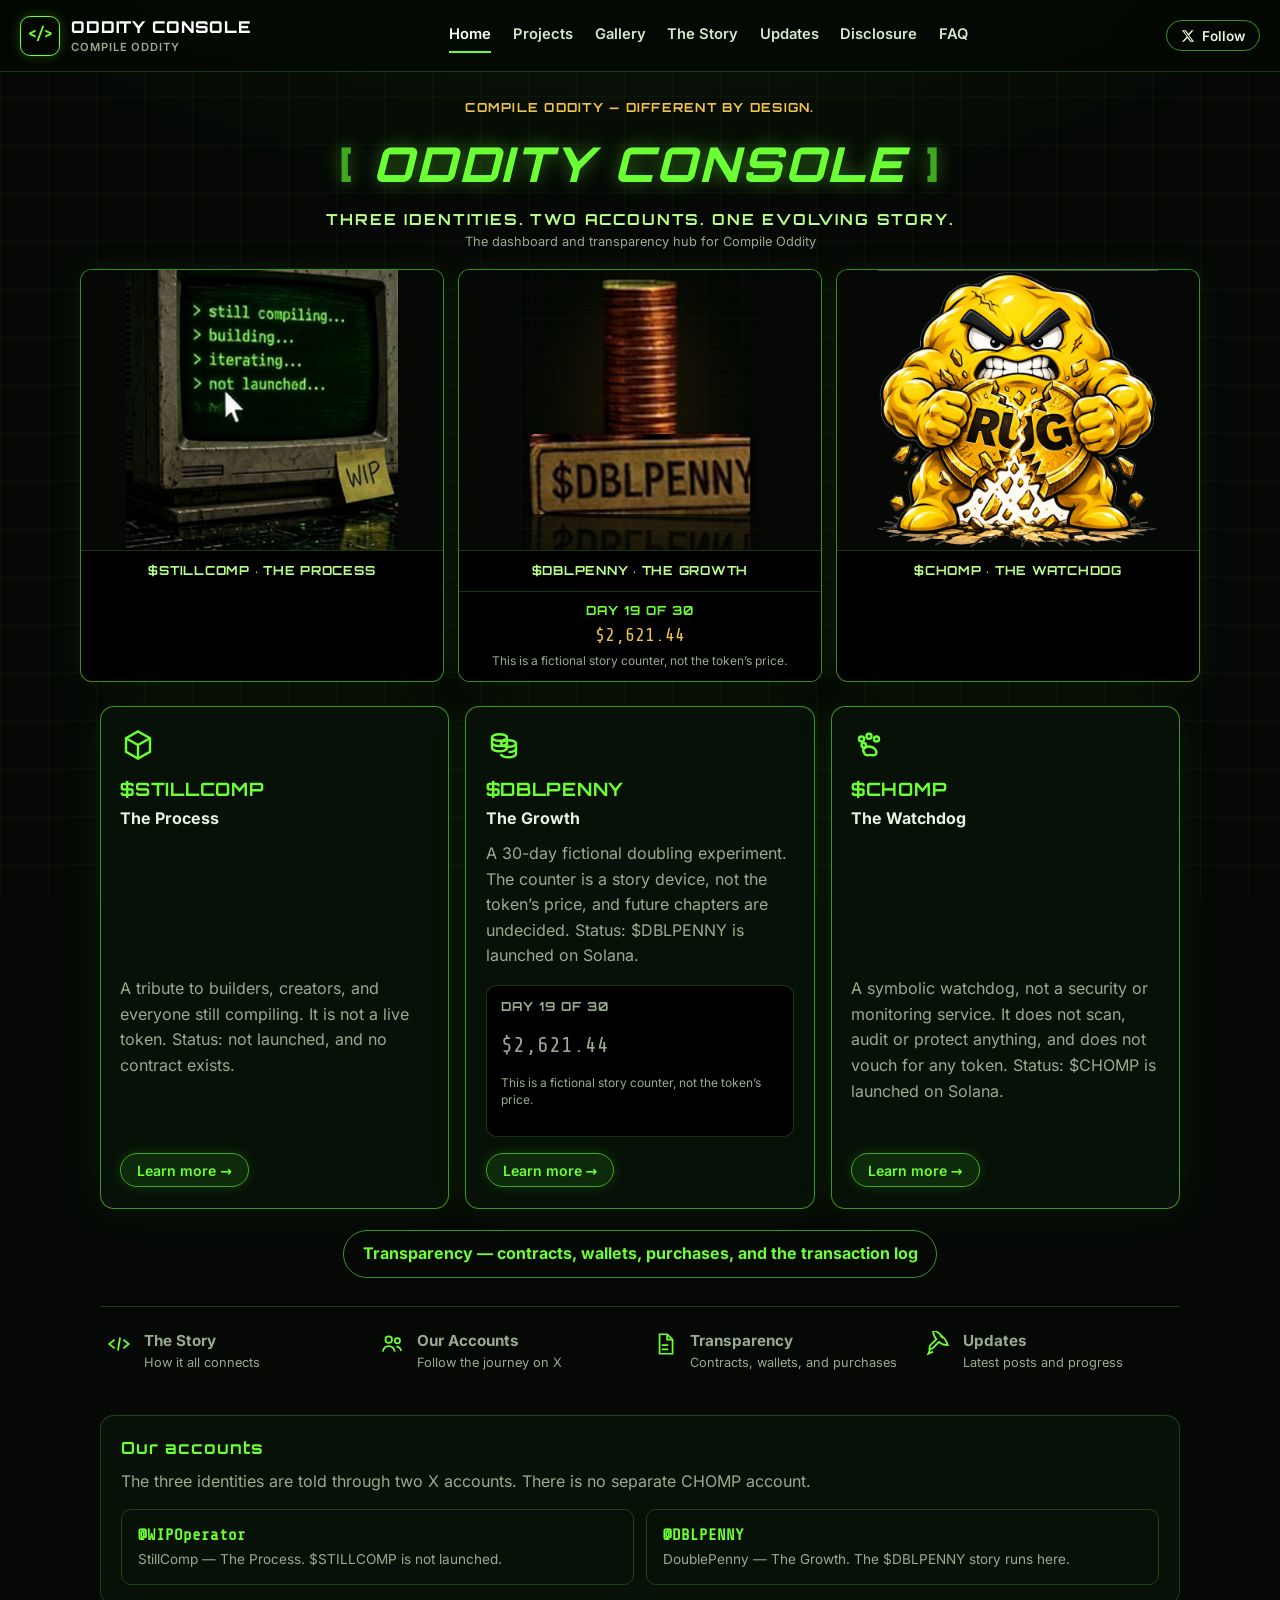
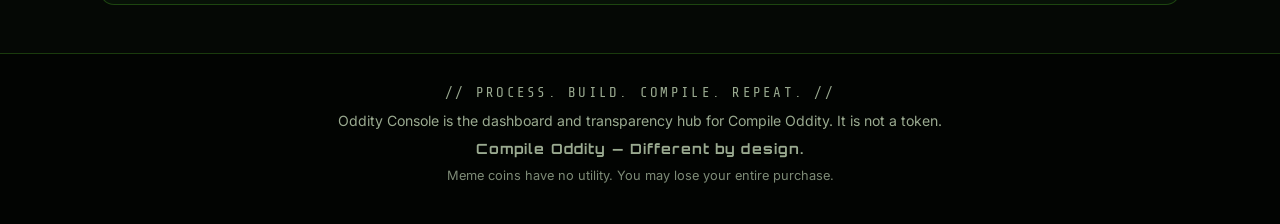
==== commit e8615610: "Launch Oddity Console on GitHub Pages Remove draft banners and noindex, allow crawlers, and add a si" ====
--- a/index.html
+++ b/index.html
@@ -3,7 +3,6 @@
 <head>
   <meta charset="utf-8">
   <meta name="viewport" content="width=device-width, initial-scale=1">
-  <meta name="robots" content="noindex, nofollow">
   <title>Oddity Console — the dashboard for Compile Oddity</title>
   <meta name="description" content="Oddity Console is the dashboard and transparency hub for Compile Oddity. Three identities, two accounts, one evolving story.">
   <link rel="icon" href="images/favicon.svg" type="image/svg+xml">
@@ -12,8 +11,7 @@
   <link rel="stylesheet" href="css/fonts.css">
   <link rel="stylesheet" href="css/styles.css">
 </head>
-<body class="draft-on">
-  <div class="draft-bar draft-notice"><strong>Draft — not published.</strong> Oddity Console is the dashboard and transparency hub for Compile Oddity.</div>
+<body>
   <header class="site-header">
     <a class="logo" href="index.html">
       <span class="logo-mark">&lt;/&gt;</span>
@@ -126,7 +124,7 @@
     <p class="tagline">// Process. Build. Compile.<wbr> Repeat. //</p>
     <p>Oddity Console is the dashboard and transparency hub for Compile Oddity. It is not a token.</p>
     <p class="oddity-line">Compile Oddity — Different by design.</p>
-    <p class="legal">Meme coins have no utility. You may lose your entire purchase. <span class="draft-notice">This draft is not published.</span></p>
+    <p class="legal">Meme coins have no utility. You may lose your entire purchase.</p>
   </footer>
   <script src="js/main.js"></script>
   <script src="js/counter.js"></script>
--- a/css/styles.css
+++ b/css/styles.css
@@ -4,7 +4,7 @@
    To hide them on every page before publishing, uncomment the next rule.
    Leave it commented (the default) to keep the notices on.
    ======================================================================== */
-/* .draft-notice { display: none !important; } */
+.draft-notice { display: none !important; }
 
 /* Oddity Console — draft styles. Palette follows the hero animation: black grid, neon green, gold. */
 :root {
@@ -726,7 +726,7 @@
   .hero-cols figure img { height: 240px; }
 }
 
-@media (max-width: 800px) {
+@media (max-width: 1080px) {
   .nav-toggle { display: inline-flex; align-items: center; justify-content: center; }
   .site-nav, .follow-wrap { display: none; }
   body.nav-open .site-nav {
@@ -897,3 +897,32 @@
   font-size: 0.85rem;
   color: var(--muted);
 }
+
+.gallery-sub {
+  font-family: var(--font-hud);
+  font-weight: 700;
+  letter-spacing: 0.08em;
+  text-transform: uppercase;
+  font-size: clamp(0.78rem, 1.7vw, 0.95rem);
+  color: var(--neon-text);
+}
+.page-hero .gallery-sub { color: var(--neon-text); }
+.gallery-rule {
+  margin: 2rem 0 0;
+  padding: 0.85rem 1rem;
+  border: 1px solid var(--line);
+  border-radius: 10px;
+  background: var(--bg-card);
+  color: var(--muted);
+  font-size: 0.92rem;
+}
+.gallery-rule strong {
+  display: block;
+  margin-bottom: 0.2rem;
+  font-family: var(--font-mono);
+  font-size: 0.72rem;
+  letter-spacing: 0.1em;
+  text-transform: uppercase;
+  color: var(--gold-bright);
+  font-weight: 700;
+}
